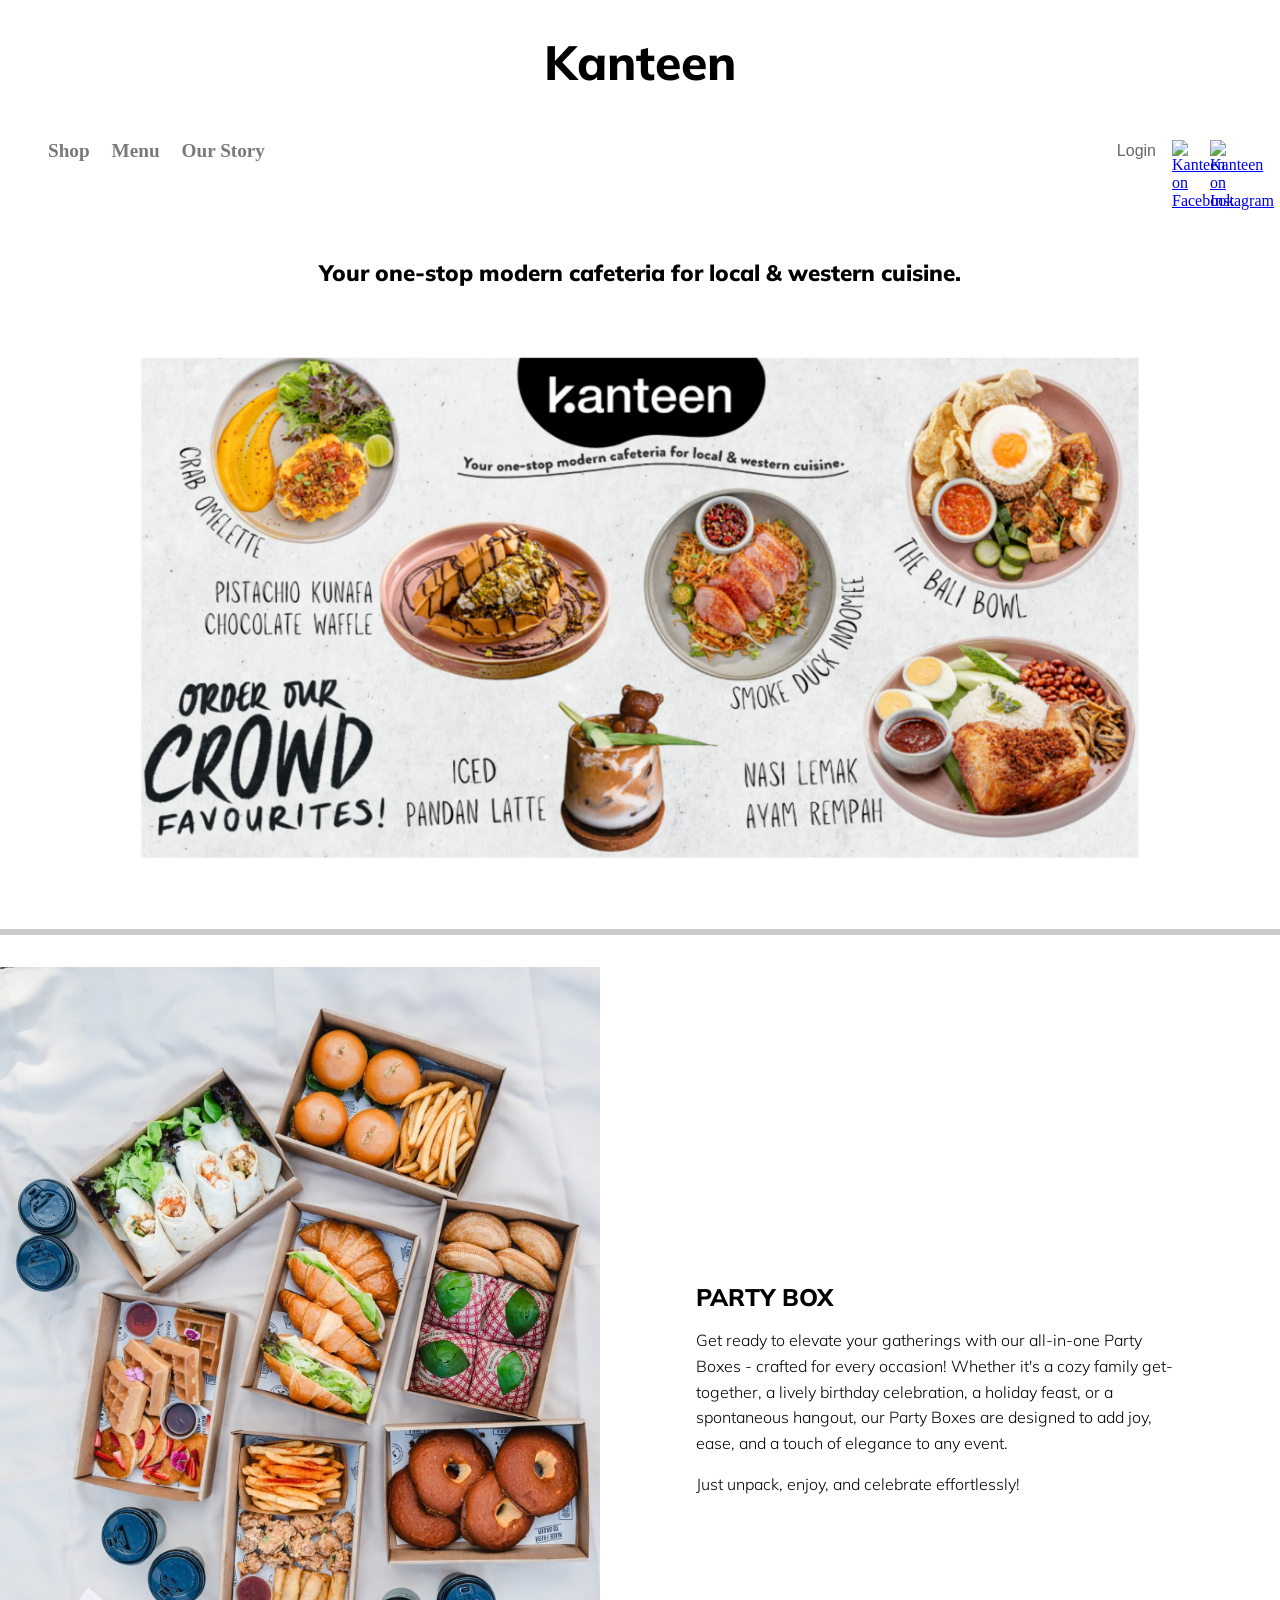
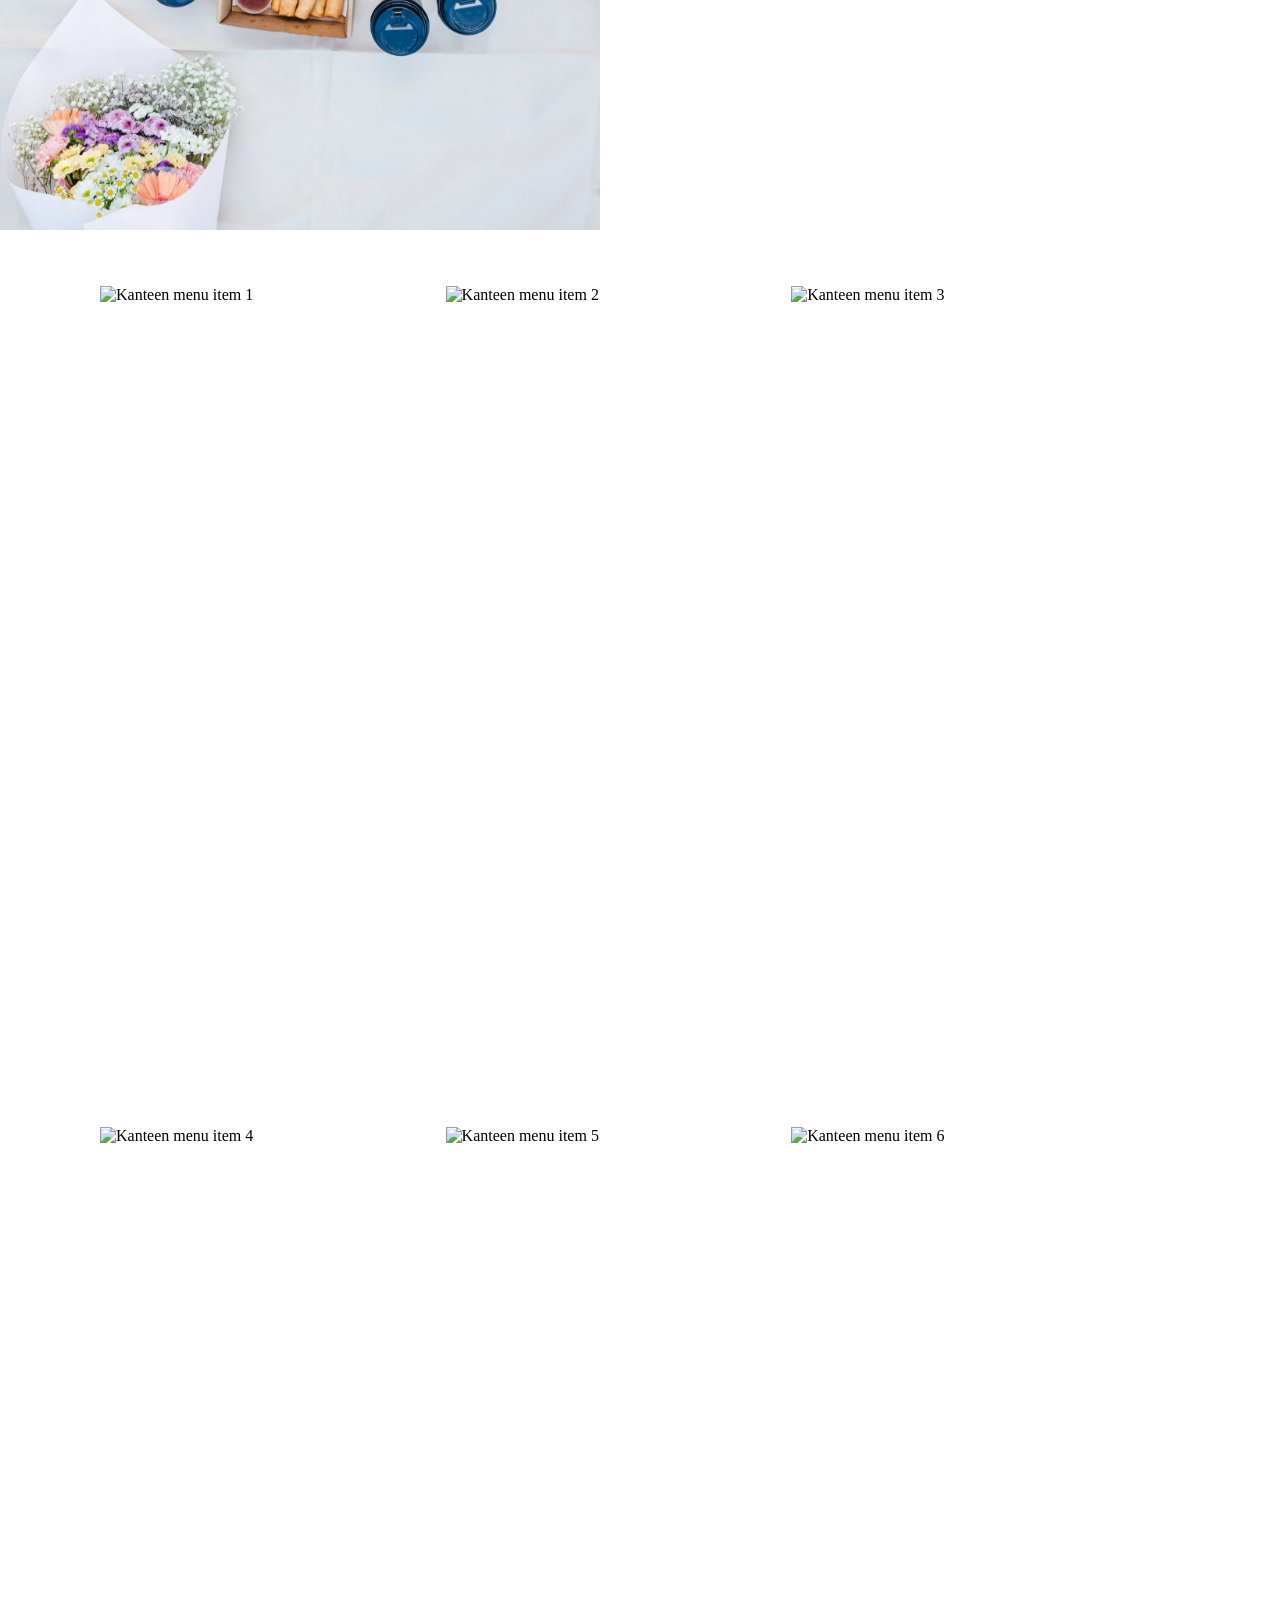
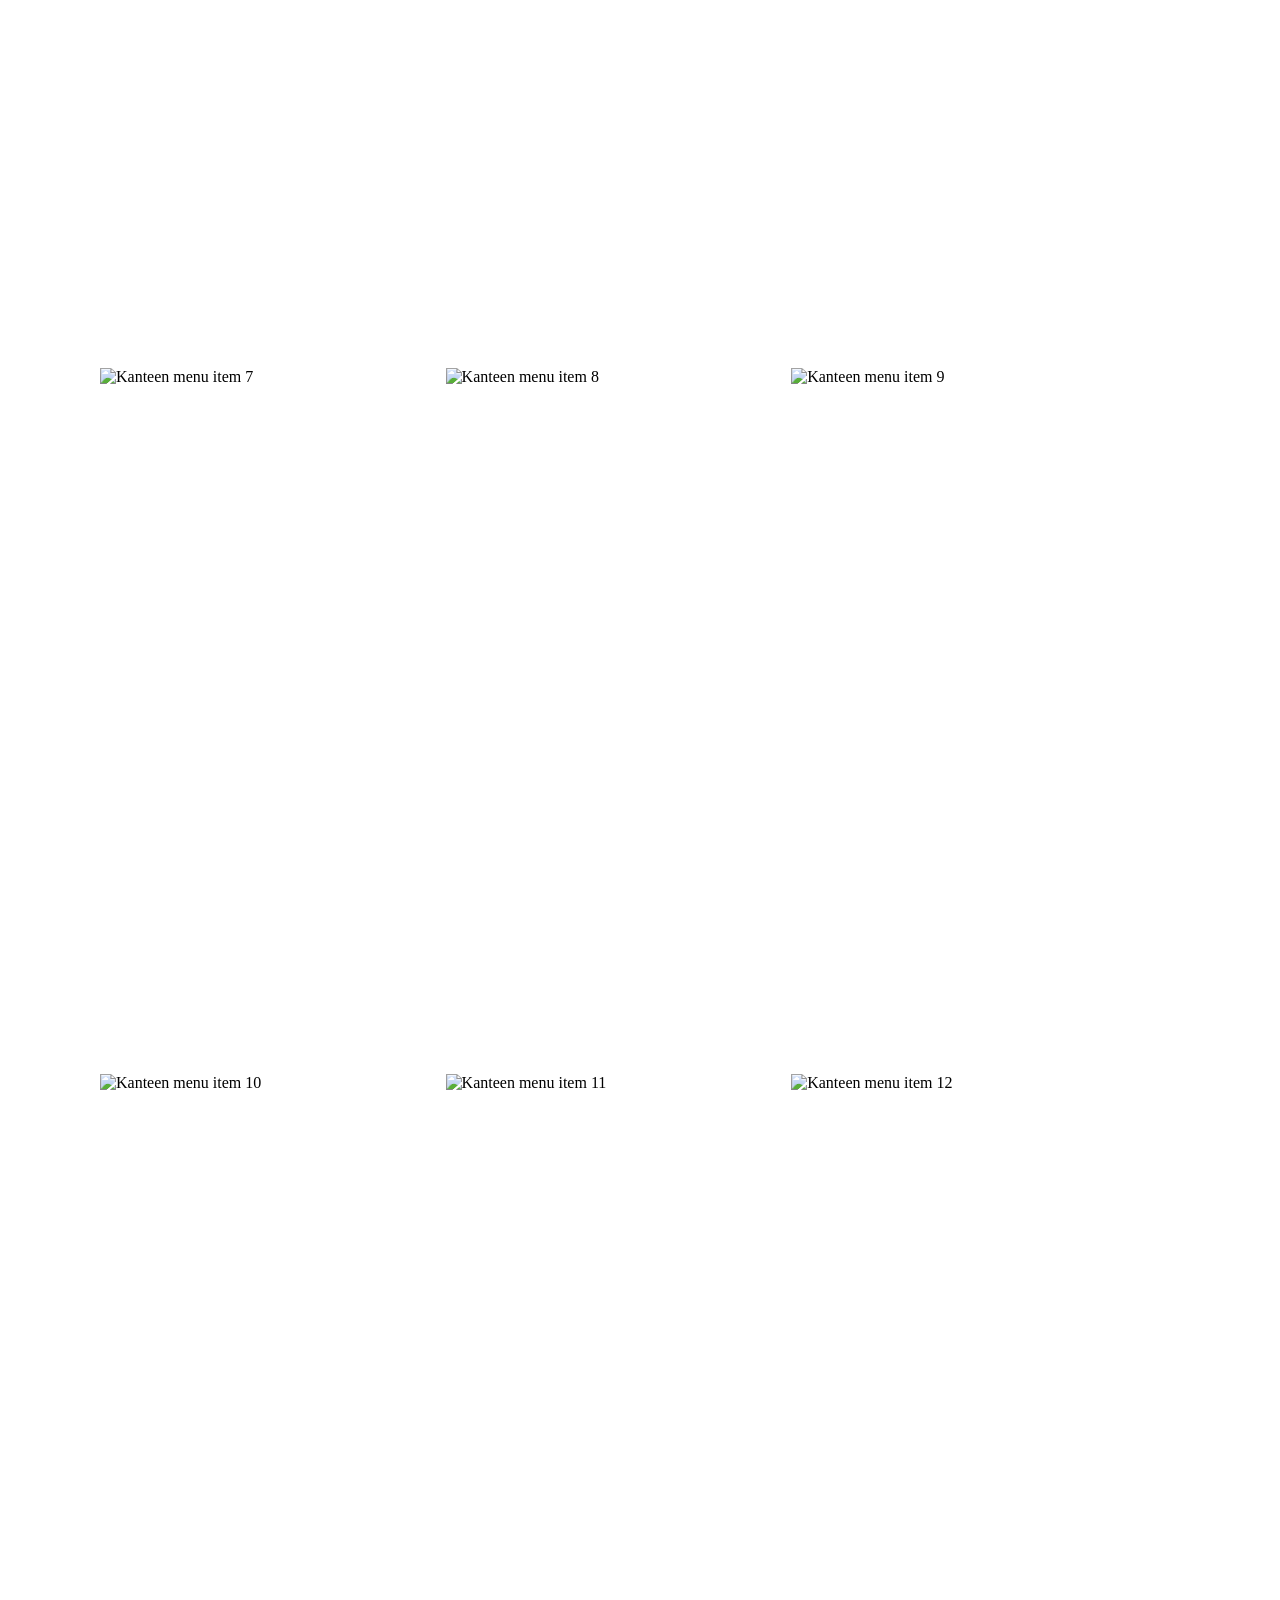
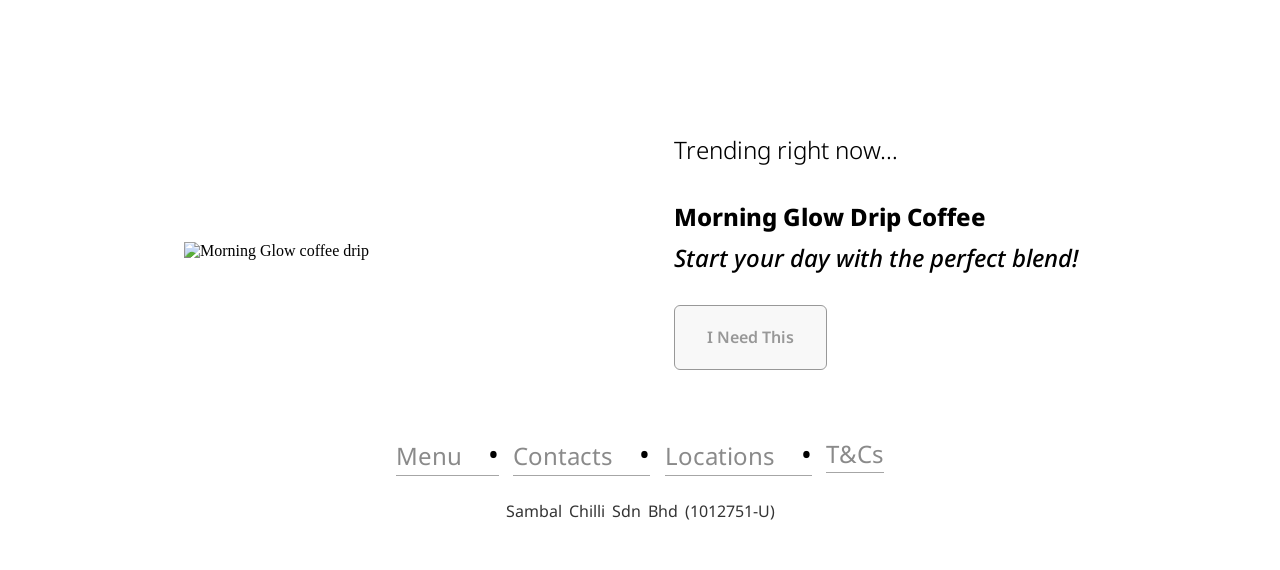
==== index.html @ 8b3ff569 "pushing my work" ====
﻿<!DOCTYPE html>
<html lang="en">

<head>
    <meta charset="UTF-8">
    <meta name="viewport" content="width=device-width, initial-scale=1.0">
    <title>Kanteen</title>
    <link rel="stylesheet" href="style.css">
    <link rel="preconnect" href="https://fonts.googleapis.com">
    <link rel="preconnect" href="https://fonts.gstatic.com" crossorigin>
    <link
        href="https://fonts.googleapis.com/css2?family=Montserrat:ital,wght@0,100..900;1,100..900&family=Mulish:ital,wght@0,200..1000;1,200..1000&family=Noto+Sans:ital,wght@0,100..900;1,100..900&display=swap"
        rel="stylesheet">
    <link rel="icon" type="image/x-icon"
        href="https://images.squarespace-cdn.com/content/v1/5e9fc9f19e41a12cfe20c6b9/1544d242-d378-4dab-b8ee-fb93e9f7305c/favicon.ico?format=100w" />
</head>

<body>
    <header role="banner" aria-label="Kanteen header">
        <h1 class="header__title">Kanteen</h1>
    </header>

    <nav role="navigation" aria-label="Primary">
        <div class="nav-list">
            <a class="nav__link" href="#shop">Shop</a>
            <a class="nav__link" href="#menu">Menu</a>
            <a class="nav__link" href="#our-story">Our Story</a>
        </div>

        <div class="nav-icons">
            <button class="nav__login" type="button">Login</button>
            <a class="social-icons__facebook" href="https://web.facebook.com/kanteenrestaurant" target="_blank"
                rel="noopener noreferrer" aria-label="Kanteen on Facebook">
                <img src="https://cdn.simpleicons.org/facebook" width="24" height="24" alt="Kanteen on Facebook">
            </a>
            <a class="social-icons__instagram" href="https://www.instagram.com/kanteen_/?hl=en" target="_blank"
                rel="noopener noreferrer" aria-label="Kanteen on Instagram">
                <img src="https://cdn.simpleicons.org/instagram" width="24" height="24" alt="Kanteen on Instagram">
            </a>
        </div>
    </nav>

    <main>
        <section id="our-story" class="intro-section">
            <p>Your one-stop modern cafeteria for local & western cuisine.</p>
        </section>

        <div>
            <img class="intro-section__banner" src="/images/Banner+(11).webp" decoding="async"
                alt="Kanteen restaurant banner featuring modern cafeteria setting with local and western cuisine offerings, welcoming atmosphere">
        </div>

        <hr class="section-divider">

        <section id="shop" class="party-box" aria-labelledby="party-title">
            <div class="party-box__image">
                <img class="party-box__img" src="/images/partybox.webp" loading="lazy" decoding="async"
                    alt="Party box with assorted sandwiches, fries and sweets" />
            </div>

            <div class="party-box__text">
                <h2 id="party-title"><span class="party-box__title">PARTY BOX</span></h2>
                <p>Get ready to elevate your gatherings with our all-in-one Party Boxes - crafted for every occasion!
                    Whether it's a cozy family get-together, a lively birthday celebration, a holiday feast, or a
                    spontaneous hangout, our Party Boxes are designed to add joy, ease, and a touch of elegance to any
                    event.</p>
                <p>Just unpack, enjoy, and celebrate effortlessly!</p>
            </div>
        </section>

        <div id="menu" class="image_section">


            <img class="images deco_image1" loading="lazy" decoding="async"
                src="https://images.squarespace-cdn.com/content/v1/5e9fc9f19e41a12cfe20c6b9/ccb01068-5259-4d8f-b803-af3a5db7de42/R6C27364.jpg?format=750w"
                alt="Kanteen menu item 1">

            <img class="images deco_image2" loading="lazy" decoding="async"
                src="https://images.squarespace-cdn.com/content/v1/5e9fc9f19e41a12cfe20c6b9/bfeebedd-bbe8-4de0-8d9b-a6db916e9367/R6C22391.jpg?format=750w"
                alt="Kanteen menu item 2">

            <img class="images deco_image3" loading="lazy" decoding="async"
                src="https://images.squarespace-cdn.com/content/v1/5e9fc9f19e41a12cfe20c6b9/4da437c5-318b-4db2-810d-82181b2fb5e6/nasi+lemak+w+coffee.jpg?format=750w"
                alt="Kanteen menu item 3">

            <img class="images deco_image4" loading="lazy" decoding="async"
                src="https://images.squarespace-cdn.com/content/v1/5e9fc9f19e41a12cfe20c6b9/241d5faf-6d75-4bf1-83b5-4701065c69d3/IMG_4474.jpg?format=750w"
                alt="Kanteen menu item 4">

            <img class="images deco_image5" loading="lazy" decoding="async"
                src="https://images.squarespace-cdn.com/content/v1/5e9fc9f19e41a12cfe20c6b9/413bde70-f8dd-4c54-9656-dddc99954c1f/R6C22270.jpg?format=750w"
                alt="Kanteen menu item 5">

            <img class="images deco_image6" loading="lazy" decoding="async"
                src="https://images.squarespace-cdn.com/content/v1/5e9fc9f19e41a12cfe20c6b9/639c82e7-0000-441f-b256-df45fbf88e52/WhatsApp+Image+2024-08-02+at+22.41.49.jpeg?format=750w"
                alt="Kanteen menu item 6">

            <img class="images deco_image7" loading="lazy" decoding="async"
                src="https://images.squarespace-cdn.com/content/v1/5e9fc9f19e41a12cfe20c6b9/005d6673-2d7a-4095-8169-f7337f41b441/DSC01104.jpg?format=750w"
                alt="Kanteen menu item 7">

            <img class="images deco_image8" loading="lazy" decoding="async"
                src="https://images.squarespace-cdn.com/content/v1/5e9fc9f19e41a12cfe20c6b9/f1a26bc2-2421-4c7f-9b6d-1dda1c61d322/WhatsApp+Image+2025-06-30+at+23.16.02.jpeg?format=750w"
                alt="Kanteen menu item 8">

            <img class="images deco_image9" loading="lazy" decoding="async"
                src="https://images.squarespace-cdn.com/content/v1/5e9fc9f19e41a12cfe20c6b9/f9b9645c-ce97-4569-9c93-5e401d47ba56/IMG_4468.jpg?format=750w"
                alt="Kanteen menu item 9">

            <img class="images deco_image10" loading="lazy" decoding="async"
                src="https://images.squarespace-cdn.com/content/v1/5e9fc9f19e41a12cfe20c6b9/ed5115fd-9ffd-47d1-aad1-547e210a923e/R6C27645.jpg?format=750w"
                alt="Kanteen menu item 10">

            <img class="images deco_image11" loading="lazy" decoding="async"
                src="https://images.squarespace-cdn.com/content/v1/5e9fc9f19e41a12cfe20c6b9/1751296772793-DZ27JKFJJ4T0COHLBCPU/R6C27544.jpg?format=750w"
                alt="Kanteen menu item 11">

            <img class="images deco_image12" loading="lazy" decoding="async"
                src="https://images.squarespace-cdn.com/content/v1/5e9fc9f19e41a12cfe20c6b9/1587807306909-8SMFEK7G8B6ZZ10OULAE/93409441_590066558265572_6329235730631491584_o.jpg?format=750w"
                alt="Kanteen menu item 12">

        </div>
    </main>


    <aside class="drip_section">

        <img src="https://images.squarespace-cdn.com/content/v1/5e9fc9f19e41a12cfe20c6b9/1694674624201-W16221AR8DT1FM1595XF/Untitled+%28240+%C3%97+400+px%29+%281%29.png"
            loading="lazy" decoding="async"
            alt="Morning Glow coffee drip" class="drip__coffe__image">

        <div class="drip__coffe__text">
            <p class="drip__headline">Trending right now…</p>
            <p class="drip__title">Morning Glow Drip Coffee</p>
            <p class="drip__tagline"><i>Start your day with the perfect blend!</i></p>
            <button class="need__this__button">I Need This</button>
        </div>
    </aside>
    <footer class="footer__links">
        <a href="#" class="sub footer__links__menu">Menu</a>
        <a href="#" class="sub footer__links__contacts">Contacts</a>
        <a href="#" class="sub footer__links__locations">Locations</a>
        <a href="#" class="sub footer__links__tcs">T&Cs</a>
    </footer>
    <div class="company"><p class="company__registration__text">Sambal Chilli Sdn Bhd (1012751-U)</p></div>
</body>

</html>
---- style.css ----
﻿*{
    padding: 0;
    margin: 0;
    box-sizing: border-box;
}

.header__title{
    font-family: "Mulish", sans-serif;
    font-optical-sizing: auto;
    font-weight: 800;
    font-style: normal;
    padding-top: 2rem;
    padding-bottom: 1rem;
    font-size: 3em;
    display: flex;
    justify-content: center;
    align-items: center;
}

nav{
    display: flex;
    justify-content: space-between;
    align-items: center;
    gap: 1rem;
    padding: 2rem 3rem;
}

.nav-list{
    display: flex;
    flex-wrap: wrap;
    gap: 22px;  
}

.nav__link{
    text-decoration: none;
    font-weight: 800;
    color: rgba(35, 36, 33, 0.609);
    font-size: 1.2em;
    cursor: pointer;
   
}
a:hover{
    color: rgba(13, 22, 29, 0.572);
}

a:active{
    color: rgb(229, 141, 41);
}

.nav-icons{
    display: flex;
    justify-content: flex-end;
    align-items: center;
    gap: 1rem;
}

.nav__login{
    font-weight: 300;
    color: rgba(0, 0, 0, 0.609);
    background: none;
    border: none;
    cursor: pointer;
    font-size: 1rem;
    padding: 0;
}

.social-icons__facebook,
.social-icons__instagram{
    width: 22px;
    height: 22px;
    display: inline-block;
}

.intro-section{
    display: flex;
    justify-content: center;
    align-items: center;
    font-family: "Mulish", sans-serif;
    font-optical-sizing: auto;
    font-weight: 850;
    font-style: normal;
    padding: 1rem 2rem;
    margin-top: 3rem;
    font-size: 1.4rem;
}

.intro-section__banner{
    width: 90%;
    max-width: 1200px;
    height: auto;
    display: block;
    margin: 1rem auto;
}

.section-divider{
    border: none;
    height: 6px;
    background-color: #ccc;
    width: 100%;
    margin: 2rem auto;
}

.party-box{
    display: grid;
    grid-template-columns: 1fr 1fr;
    align-items: center;
    justify-content: center;
    max-width: 1200px;
}

.party-box__image{
    width: 100%;
}

.party-box__img{
    width: 100%;
    height: auto;
    display: block;
}

.party-box__text{
    font-family: "Mulish", sans-serif;
    font-weight: 800;
    font-style: normal;
    width: 100%;
    padding-left: 6rem;
}

.party-box__text h2{
    font-weight: 800;
    margin-bottom: 1rem;
}

.party-box__text p{
    max-width: 48ch;
    line-height: 1.6;
    font-weight: 300;
    margin-bottom: 1rem;
}

@media (max-width: 800px) {
    nav{
        padding: 1.25rem 1rem;
        flex-direction: column;
        align-items: flex-start;
    }

    .nav-icons{
        justify-content: flex-start;
    }

    .intro-section{
        padding: 1rem;
        text-align: center;
        margin-top: 2rem;
        font-size: 1.15rem;
    }

    .intro-section__banner{
        width: 100%;
        margin: 1rem 0;
    }

    .party-box{
        grid-template-columns: 1fr;
        padding: 1rem;
        gap: 1.5rem;
    }

    .party-box__image,
    .party-box__text{
        width: 100%;
    }
    .party-box__text{
        padding-left: 0;
        text-align: center;
    }
}
/* default image size */


.images{
    height: 70vh;
    width: 100%;
    margin: 28px;
}
.image_section{
    display: grid;
    grid-template-columns: 1fr 1fr 1fr;
    justify-content: center;
    align-content: center; 
    gap: 20px;
    max-width:90vw;
    padding-left: 4.5rem;
    width: 100%;
}

.deco_image1 , .deco_image2 , .deco_image3{
    margin-top: 3.5rem;
}

.deco_image1 , .deco_image2 , .deco_image4 , .deco_image5{
    height: 85vh;
}

.deco_image3{
    height: 68vh;
    width: 26vw;
    margin-bottom: 2px;
}

@media (max-width: 1080px) {
    .image_section{
        display: flex;
        flex-wrap: wrap;
        flex-direction: column;
        align-items: center;
        padding-left: 0;
        width: 100%;
    }

    .images{
        width: 100%;
        height: auto;
        margin: 28px 0;
    }
}


.drip__coffe__text, .need__this__button, .sub{
  font-family: "Noto Sans", sans-serif;
  font-optical-sizing: auto;
  font-style: normal;
  font-variation-settings:
    "wdth" 100;
}

.drip_section{
    display: grid;
    grid-template-columns: 1fr 1fr;
    justify-items: center;
    align-items: center;

}
.drip__coffe__image{
    width: 60%;
    margin-left: 7em;
    
}

.drip__coffe__text{
    line-height: 1.5em;
    margin-right: 7em;
    font-weight: 800;
    font-size:x-large;
    
}
.drip__headline{
    font-weight:320;
    margin-bottom:1.3em;
}
.drip__tagline{
     font-weight:500;
}
.drip__title{
    margin-bottom: .2em;
}
.line_break{
    display: block;
    line-height: 3em;
}

@media (max-width: 1080px) {
.drip_section{
    display: grid;
    grid-template-columns: 1fr;
    justify-items: center;
    align-items: center;}

.drip__coffe__text{
    margin-top: 1.5em;
    margin-right: 0;
    padding: 0 1.5rem;
    text-align: center;
}
.drip__coffe__image{
    margin-left: 0;
}
}
.need__this__button{
    padding: 1.3em;
    border: 1px solid black;
    margin-top: 1.8em;
    padding-left: 2em;
    padding-right: 2em;
    font-size: medium;
    opacity: 40%;
    font-weight: 600;
    cursor:pointer;
    border-radius: 6px;
}
.footer__links{

    display: flex;
    justify-content:center;
    align-items: center;
    gap: .9em;
    margin-top: 4em;
    flex-wrap: wrap;
}
.sub{
    text-decoration: none;
    font-family: "Noto Sans", sans-serif;
    font-optical-sizing: auto;
    font-style: normal;
    font-variation-settings: "wdth" 100;
    color: rgba(0, 0, 0, 0.46);
    font-size: x-large;
    border-bottom: 1px solid rgba(0, 0, 0, 0.35);
    padding-bottom: 2px;
    font-weight: 400;
    margin-bottom: 0;
}
.footer__links .sub:not(:last-child)::after{
    content: "•";
    color: #000;
    font-size: 1.2em;
    margin-left: 0.9em;
}
.company__registration__text{
    text-align: center;
    margin: 1.5rem 0 2.5rem;
    font-family: "Noto Sans", sans-serif;
    font-size: 1rem;
    color: rgba(0, 0, 0, 0.8);
    word-spacing: 3px;
    margin-bottom: 3em;
    font-weight: 400;
}
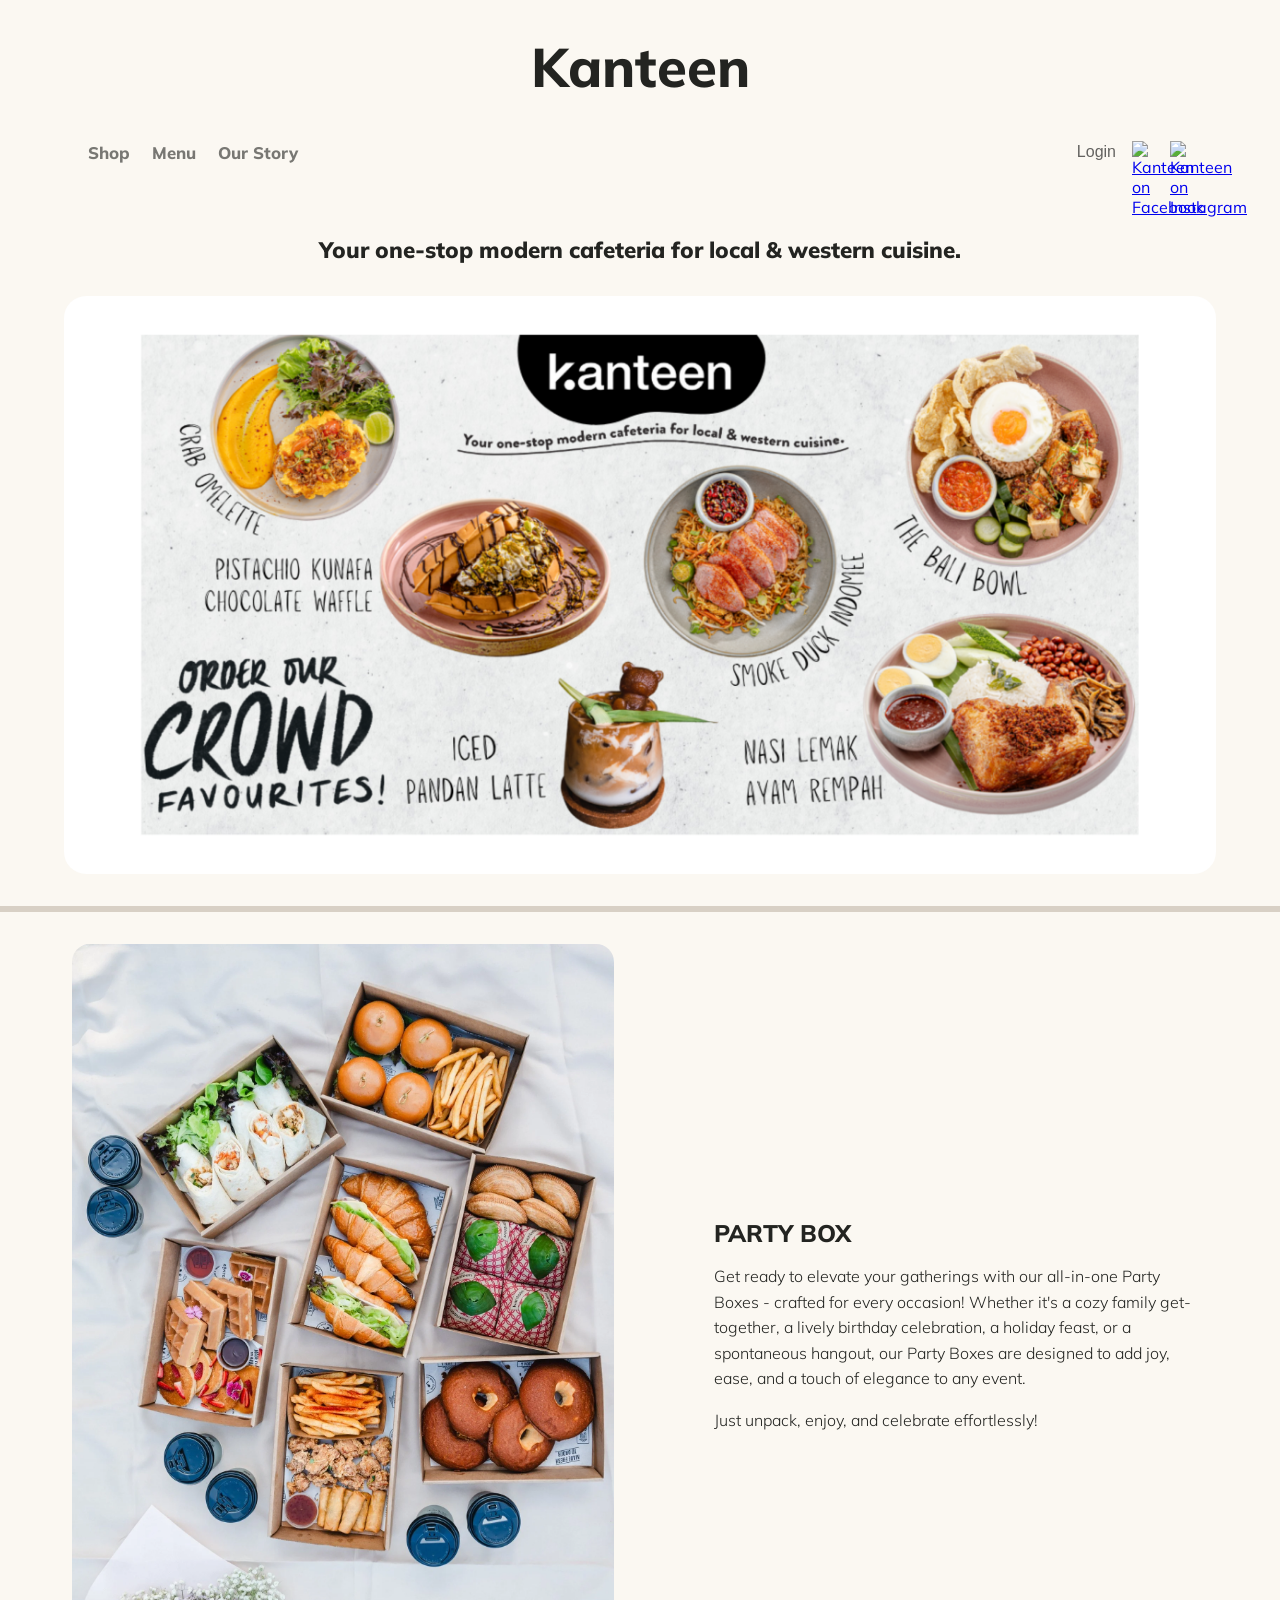
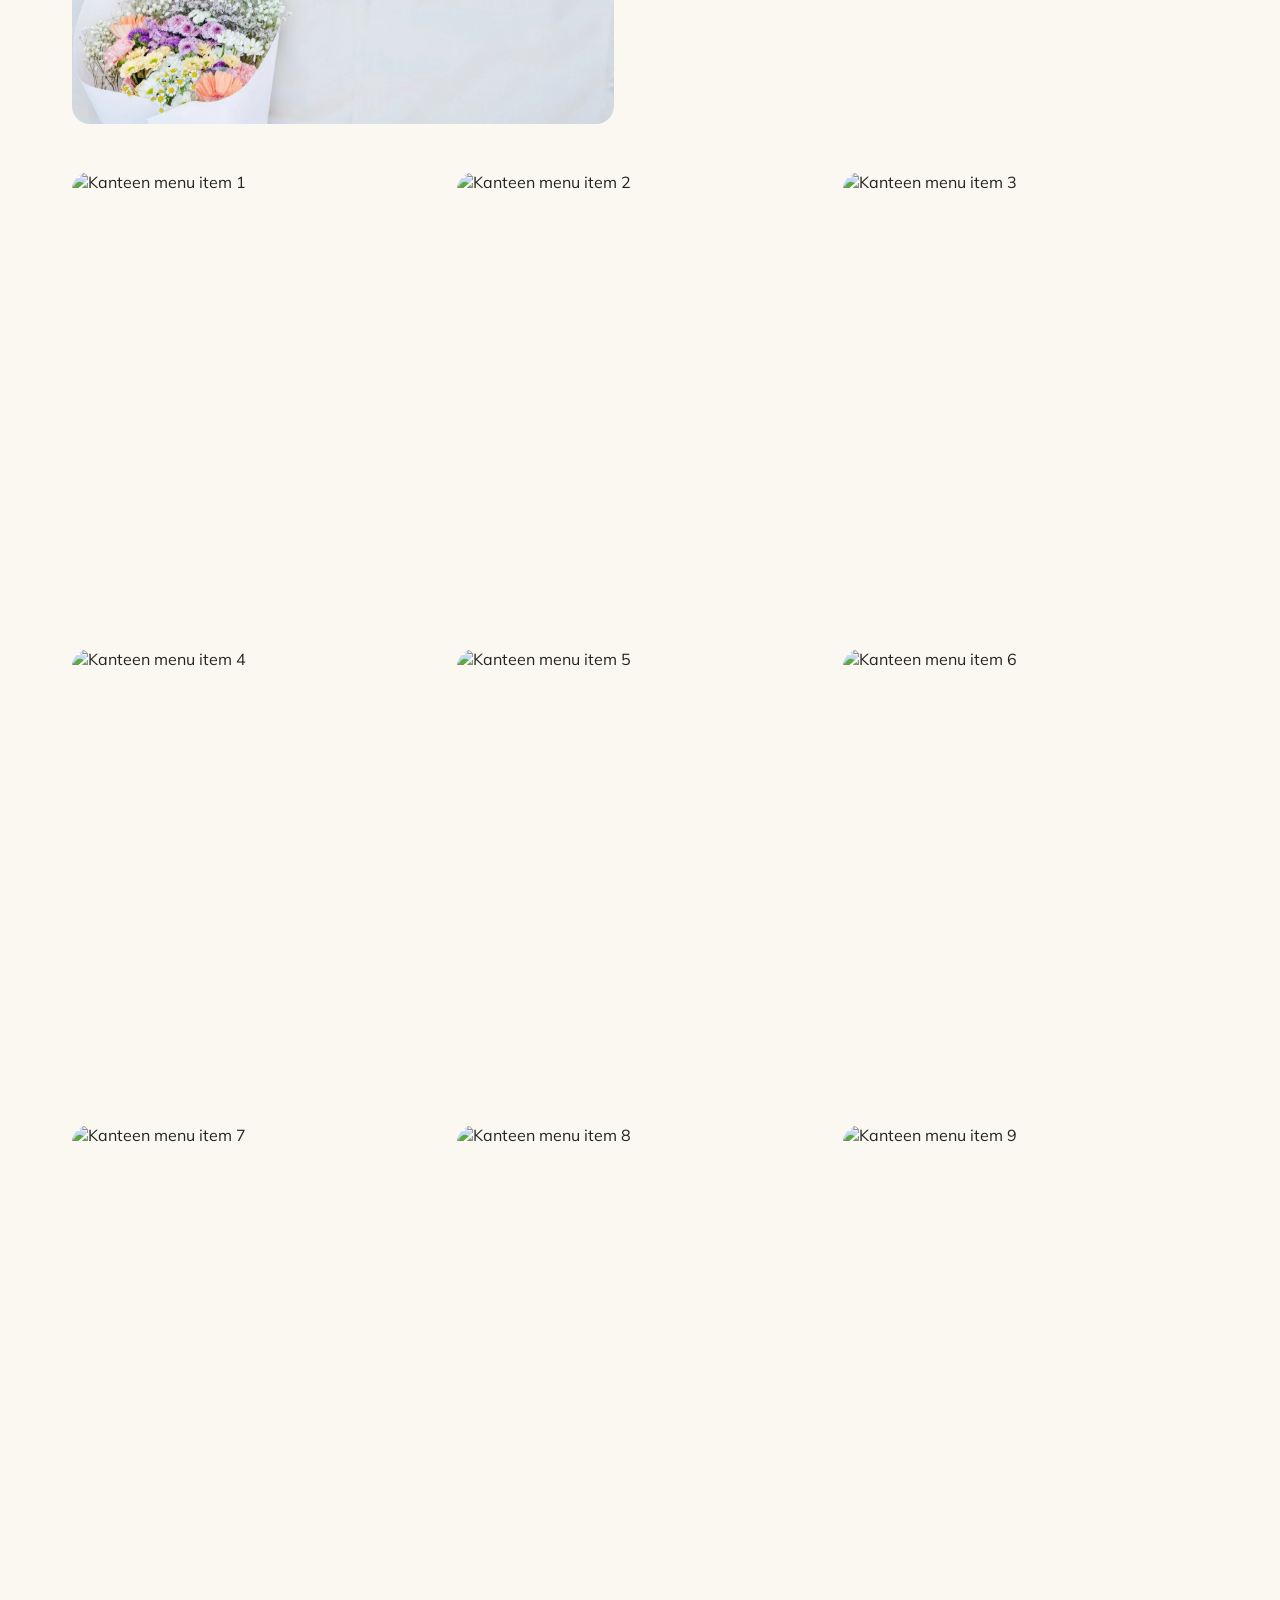
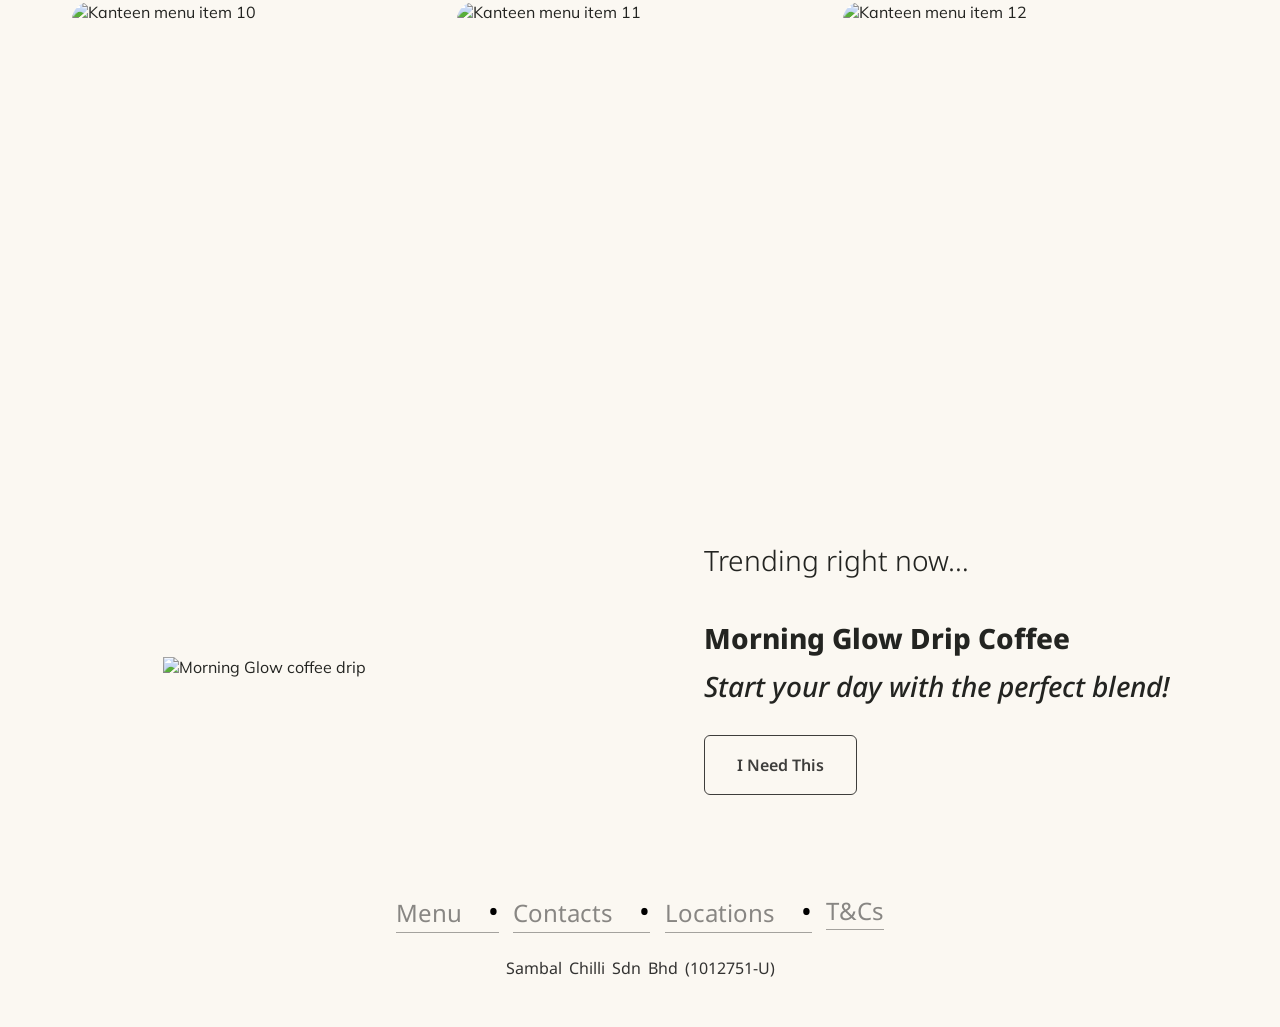
==== commit d5dbd84f: "better responsiveness" ====
--- a/index.html
+++ b/index.html
@@ -46,7 +46,7 @@
         </section>
 
         <div>
-            <img class="intro-section__banner" src="/images/Banner+(11).webp" decoding="async"
+            <img class="intro-section__banner" src="images/Banner+(11).webp" decoding="async"
                 alt="Kanteen restaurant banner featuring modern cafeteria setting with local and western cuisine offerings, welcoming atmosphere">
         </div>
 
@@ -54,7 +54,7 @@
 
         <section id="shop" class="party-box" aria-labelledby="party-title">
             <div class="party-box__image">
-                <img class="party-box__img" src="/images/partybox.webp" loading="lazy" decoding="async"
+                <img class="party-box__img" src="images/partybox.webp" loading="lazy" decoding="async"
                     alt="Party box with assorted sandwiches, fries and sweets" />
             </div>
 
--- a/style.css
+++ b/style.css
@@ -1,20 +1,31 @@
-﻿*{
+*{
     padding: 0;
     margin: 0;
     box-sizing: border-box;
 }
 
+html{
+    scroll-behavior: smooth;
+}
+
+body{
+    font-family: "Mulish", sans-serif;
+    color: #232421;
+    background: #fbf8f2;
+    overflow-x: hidden;
+}
+
 .header__title{
     font-family: "Mulish", sans-serif;
     font-optical-sizing: auto;
     font-weight: 800;
     font-style: normal;
-    padding-top: 2rem;
-    padding-bottom: 1rem;
-    font-size: 3em;
+    padding: 2rem 1rem 1rem;
+    font-size: clamp(2.2rem, 5vw, 3.4rem);
     display: flex;
     justify-content: center;
     align-items: center;
+    text-align: center;
 }
 
 nav{
@@ -22,23 +33,25 @@
     justify-content: space-between;
     align-items: center;
     gap: 1rem;
-    padding: 2rem 3rem;
+    padding: 1.5rem clamp(1rem, 4vw, 3rem);
+    width: min(100%, 1200px);
+    margin: 0 auto;
 }
 
 .nav-list{
     display: flex;
     flex-wrap: wrap;
-    gap: 22px;  
+    gap: 1rem 1.375rem;
 }
 
 .nav__link{
     text-decoration: none;
     font-weight: 800;
     color: rgba(35, 36, 33, 0.609);
-    font-size: 1.2em;
+    font-size: 1.05rem;
     cursor: pointer;
-   
-}
+}
+
 a:hover{
     color: rgba(13, 22, 29, 0.572);
 }
@@ -52,6 +65,7 @@
     justify-content: flex-end;
     align-items: center;
     gap: 1rem;
+    flex-wrap: wrap;
 }
 
 .nav__login{
@@ -80,32 +94,36 @@
     font-weight: 850;
     font-style: normal;
     padding: 1rem 2rem;
-    margin-top: 3rem;
-    font-size: 1.4rem;
+    margin-top: 2rem;
+    font-size: clamp(1.1rem, 2vw, 1.4rem);
+    text-align: center;
 }
 
 .intro-section__banner{
-    width: 90%;
-    max-width: 1200px;
+    width: min(90%, 1200px);
     height: auto;
     display: block;
     margin: 1rem auto;
+    border-radius: 22px;
 }
 
 .section-divider{
     border: none;
     height: 6px;
-    background-color: #ccc;
+    background-color: #d8d0c5;
     width: 100%;
     margin: 2rem auto;
 }
 
 .party-box{
     display: grid;
-    grid-template-columns: 1fr 1fr;
+    grid-template-columns: minmax(0, 1fr) minmax(0, 1fr);
     align-items: center;
     justify-content: center;
-    max-width: 1200px;
+    gap: clamp(1.5rem, 4vw, 4rem);
+    width: min(100%, 1200px);
+    margin: 0 auto;
+    padding: 0 clamp(1rem, 4vw, 2rem);
 }
 
 .party-box__image{
@@ -116,6 +134,7 @@
     width: 100%;
     height: auto;
     display: block;
+    border-radius: 18px;
 }
 
 .party-box__text{
@@ -123,7 +142,7 @@
     font-weight: 800;
     font-style: normal;
     width: 100%;
-    padding-left: 6rem;
+    padding-left: clamp(0rem, 4vw, 3rem);
 }
 
 .party-box__text h2{
@@ -138,203 +157,200 @@
     margin-bottom: 1rem;
 }
 
+.image_section{
+    display: grid;
+    grid-template-columns: repeat(3, minmax(0, 1fr));
+    gap: 20px;
+    width: min(100%, 1200px);
+    margin: 0 auto;
+    padding: 3rem clamp(1rem, 4vw, 2rem);
+}
+
+.images{
+    width: 100%;
+    height: 100%;
+    display: block;
+    margin: 0;
+    object-fit: cover;
+    aspect-ratio: 4 / 5;
+    border-radius: 18px;
+}
+
+.drip__coffe__text,
+.need__this__button,
+.sub{
+    font-family: "Noto Sans", sans-serif;
+    font-optical-sizing: auto;
+    font-style: normal;
+    font-variation-settings: "wdth" 100;
+}
+
+.drip_section{
+    display: grid;
+    grid-template-columns: minmax(0, 1fr) minmax(0, 1fr);
+    justify-items: center;
+    align-items: center;
+    gap: clamp(1.5rem, 4vw, 4rem);
+    width: min(100%, 1200px);
+    margin: 0 auto;
+    padding: 2rem clamp(1rem, 4vw, 2rem);
+}
+
+.drip__coffe__image{
+    width: min(100%, 360px);
+    margin-left: 0;
+}
+
+.drip__coffe__text{
+    line-height: 1.5;
+    margin-right: 0;
+    font-weight: 800;
+    font-size: clamp(1.2rem, 2.8vw, 1.75rem);
+}
+
+.drip__headline{
+    font-weight: 320;
+    margin-bottom: 1.3em;
+}
+
+.drip__tagline{
+    font-weight: 500;
+}
+
+.drip__title{
+    margin-bottom: 0.2em;
+}
+
+.line_break{
+    display: block;
+    line-height: 3em;
+}
+
+.need__this__button{
+    padding: 1.1em 2em;
+    border: 1px solid black;
+    margin-top: 1.8em;
+    font-size: medium;
+    opacity: 0.75;
+    font-weight: 600;
+    cursor: pointer;
+    border-radius: 6px;
+    background: transparent;
+}
+
+.footer__links{
+    display: flex;
+    justify-content: center;
+    align-items: center;
+    gap: 0.9em;
+    margin-top: 4em;
+    flex-wrap: wrap;
+    padding: 0 1rem;
+}
+
+.sub{
+    text-decoration: none;
+    color: rgba(0, 0, 0, 0.46);
+    font-size: clamp(1.05rem, 2vw, 1.5rem);
+    border-bottom: 1px solid rgba(0, 0, 0, 0.35);
+    padding-bottom: 2px;
+    font-weight: 400;
+    margin-bottom: 0;
+}
+
+.footer__links .sub:not(:last-child)::after{
+    content: "\2022";
+    color: #000;
+    font-size: 1.2em;
+    margin-left: 0.9em;
+}
+
+.company__registration__text{
+    text-align: center;
+    margin: 1.5rem 0 3em;
+    padding: 0 1rem;
+    font-family: "Noto Sans", sans-serif;
+    font-size: 1rem;
+    color: rgba(0, 0, 0, 0.8);
+    word-spacing: 3px;
+    font-weight: 400;
+}
+
+@media (max-width: 960px) {
+    .image_section{
+        grid-template-columns: repeat(2, minmax(0, 1fr));
+    }
+
+    .drip_section{
+        grid-template-columns: 1fr;
+    }
+
+    .drip__coffe__text{
+        margin-top: 1rem;
+        text-align: center;
+    }
+}
+
 @media (max-width: 800px) {
     nav{
         padding: 1.25rem 1rem;
         flex-direction: column;
-        align-items: flex-start;
-    }
-
+        align-items: center;
+        text-align: center;
+    }
+
+    .nav-list,
     .nav-icons{
-        justify-content: flex-start;
+        justify-content: center;
     }
 
     .intro-section{
         padding: 1rem;
-        text-align: center;
-        margin-top: 2rem;
-        font-size: 1.15rem;
+        margin-top: 1.5rem;
     }
 
     .intro-section__banner{
-        width: 100%;
-        margin: 1rem 0;
+        width: calc(100% - 2rem);
     }
 
     .party-box{
         grid-template-columns: 1fr;
-        padding: 1rem;
-        gap: 1.5rem;
-    }
-
-    .party-box__image,
-    .party-box__text{
-        width: 100%;
-    }
+        padding: 0 1rem;
+    }
+
     .party-box__text{
         padding-left: 0;
         text-align: center;
     }
-}
-/* default image size */
-
-
-.images{
-    height: 70vh;
-    width: 100%;
-    margin: 28px;
-}
-.image_section{
-    display: grid;
-    grid-template-columns: 1fr 1fr 1fr;
-    justify-content: center;
-    align-content: center; 
-    gap: 20px;
-    max-width:90vw;
-    padding-left: 4.5rem;
-    width: 100%;
-}
-
-.deco_image1 , .deco_image2 , .deco_image3{
-    margin-top: 3.5rem;
-}
-
-.deco_image1 , .deco_image2 , .deco_image4 , .deco_image5{
-    height: 85vh;
-}
-
-.deco_image3{
-    height: 68vh;
-    width: 26vw;
-    margin-bottom: 2px;
-}
-
-@media (max-width: 1080px) {
+
+    .party-box__text p{
+        margin-left: auto;
+        margin-right: auto;
+    }
+}
+
+@media (max-width: 640px) {
     .image_section{
-        display: flex;
-        flex-wrap: wrap;
-        flex-direction: column;
-        align-items: center;
-        padding-left: 0;
-        width: 100%;
+        grid-template-columns: 1fr;
+        gap: 1rem;
+        padding-top: 2rem;
     }
 
     .images{
-        width: 100%;
-        height: auto;
-        margin: 28px 0;
-    }
-}
-
-
-.drip__coffe__text, .need__this__button, .sub{
-  font-family: "Noto Sans", sans-serif;
-  font-optical-sizing: auto;
-  font-style: normal;
-  font-variation-settings:
-    "wdth" 100;
-}
-
-.drip_section{
-    display: grid;
-    grid-template-columns: 1fr 1fr;
-    justify-items: center;
-    align-items: center;
-
-}
-.drip__coffe__image{
-    width: 60%;
-    margin-left: 7em;
-    
-}
-
-.drip__coffe__text{
-    line-height: 1.5em;
-    margin-right: 7em;
-    font-weight: 800;
-    font-size:x-large;
-    
-}
-.drip__headline{
-    font-weight:320;
-    margin-bottom:1.3em;
-}
-.drip__tagline{
-     font-weight:500;
-}
-.drip__title{
-    margin-bottom: .2em;
-}
-.line_break{
-    display: block;
-    line-height: 3em;
-}
-
-@media (max-width: 1080px) {
-.drip_section{
-    display: grid;
-    grid-template-columns: 1fr;
-    justify-items: center;
-    align-items: center;}
-
-.drip__coffe__text{
-    margin-top: 1.5em;
-    margin-right: 0;
-    padding: 0 1.5rem;
-    text-align: center;
-}
-.drip__coffe__image{
-    margin-left: 0;
-}
-}
-.need__this__button{
-    padding: 1.3em;
-    border: 1px solid black;
-    margin-top: 1.8em;
-    padding-left: 2em;
-    padding-right: 2em;
-    font-size: medium;
-    opacity: 40%;
-    font-weight: 600;
-    cursor:pointer;
-    border-radius: 6px;
-}
-.footer__links{
-
-    display: flex;
-    justify-content:center;
-    align-items: center;
-    gap: .9em;
-    margin-top: 4em;
-    flex-wrap: wrap;
-}
-.sub{
-    text-decoration: none;
-    font-family: "Noto Sans", sans-serif;
-    font-optical-sizing: auto;
-    font-style: normal;
-    font-variation-settings: "wdth" 100;
-    color: rgba(0, 0, 0, 0.46);
-    font-size: x-large;
-    border-bottom: 1px solid rgba(0, 0, 0, 0.35);
-    padding-bottom: 2px;
-    font-weight: 400;
-    margin-bottom: 0;
-}
-.footer__links .sub:not(:last-child)::after{
-    content: "•";
-    color: #000;
-    font-size: 1.2em;
-    margin-left: 0.9em;
-}
-.company__registration__text{
-    text-align: center;
-    margin: 1.5rem 0 2.5rem;
-    font-family: "Noto Sans", sans-serif;
-    font-size: 1rem;
-    color: rgba(0, 0, 0, 0.8);
-    word-spacing: 3px;
-    margin-bottom: 3em;
-    font-weight: 400;
-}
-
+        aspect-ratio: 16 / 10;
+    }
+
+    .footer__links{
+        gap: 0.5rem 1rem;
+    }
+
+    .footer__links .sub:not(:last-child)::after{
+        content: "";
+        margin-left: 0;
+    }
+
+    .company__registration__text{
+        font-size: 0.95rem;
+        word-spacing: normal;
+    }
+}
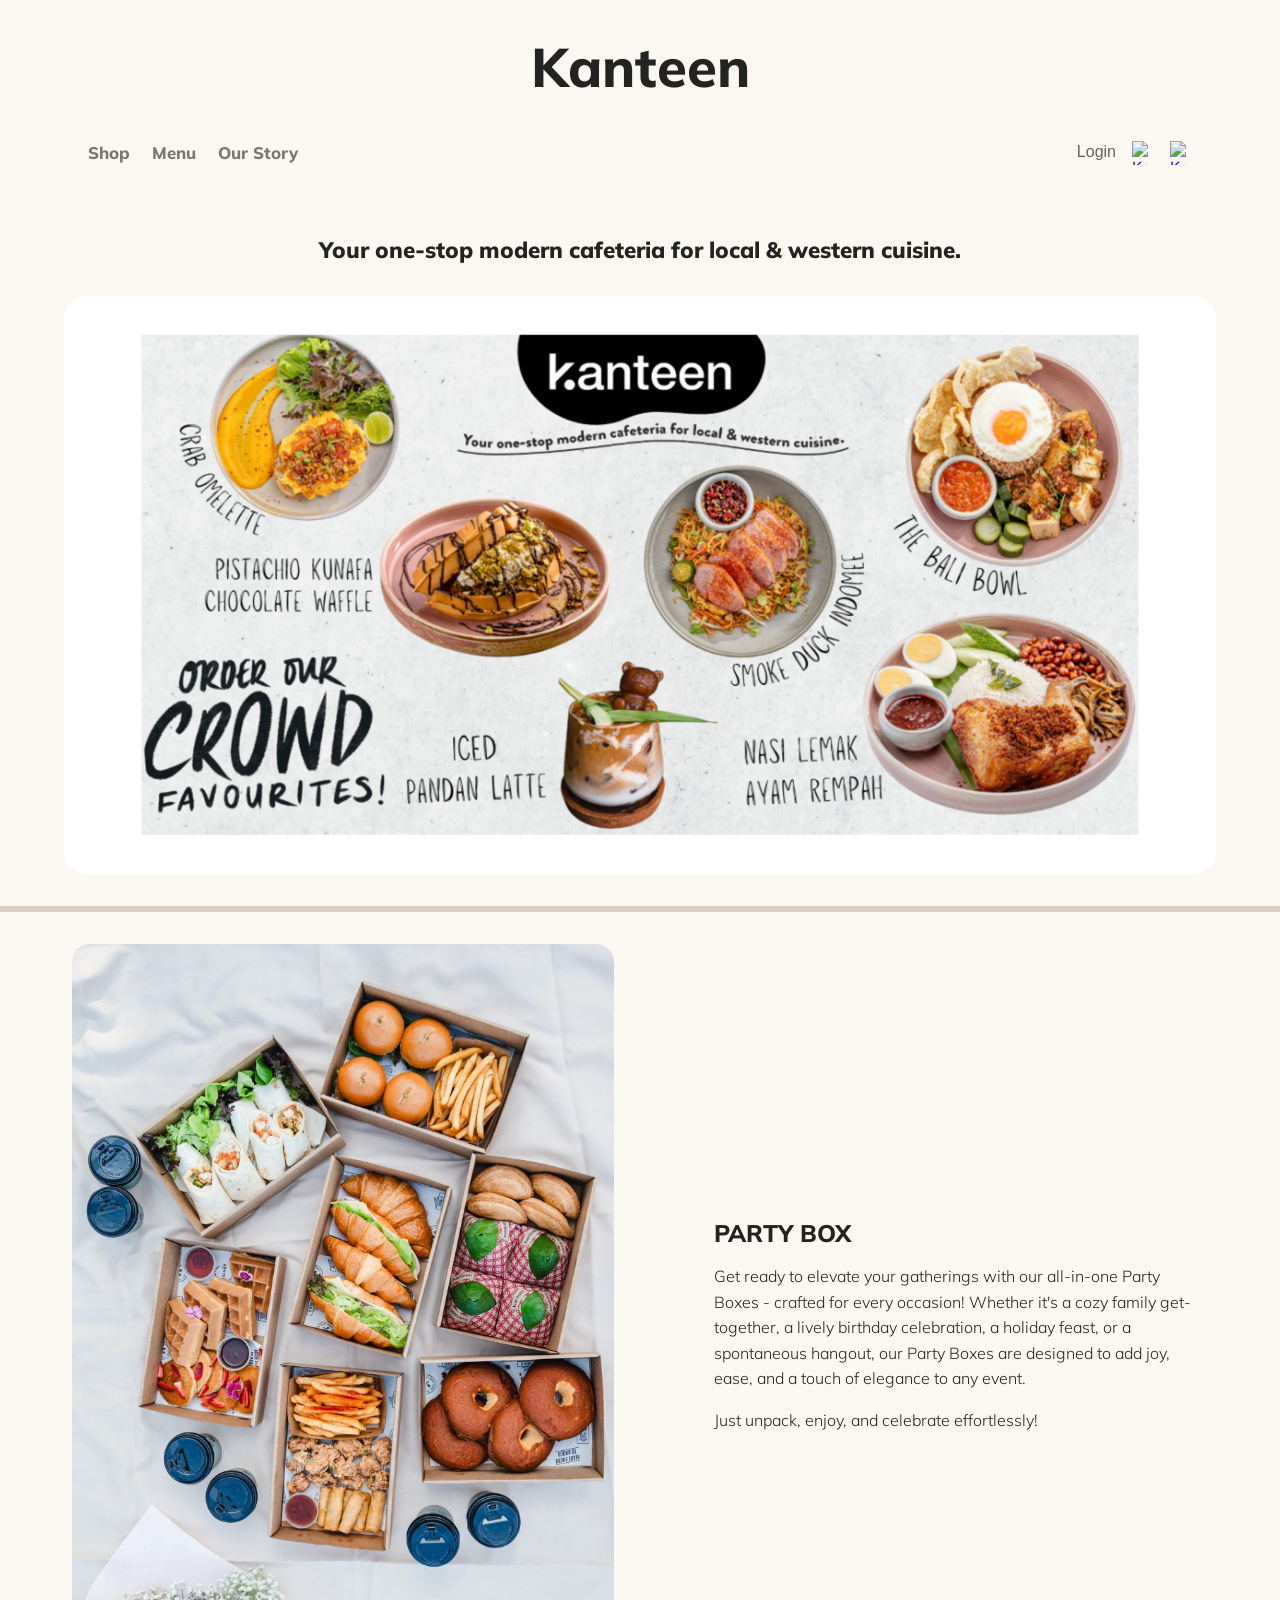
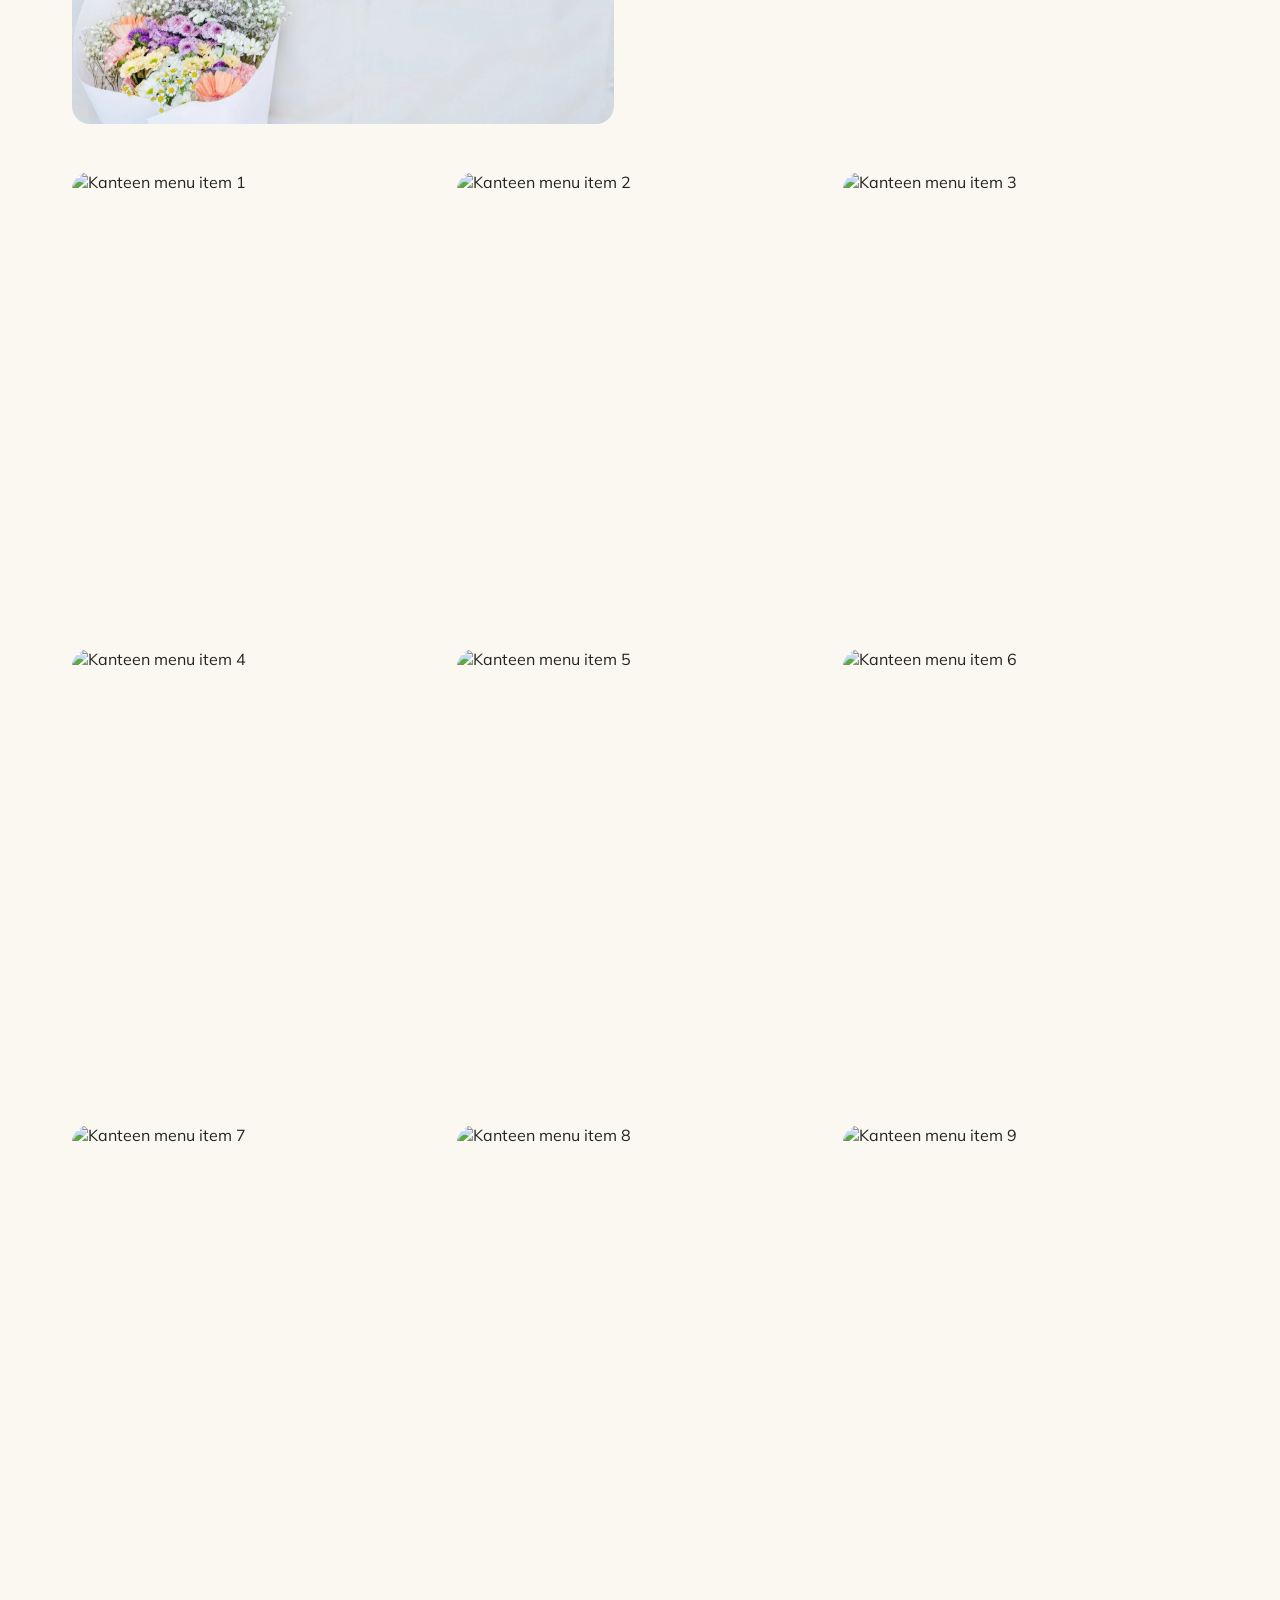
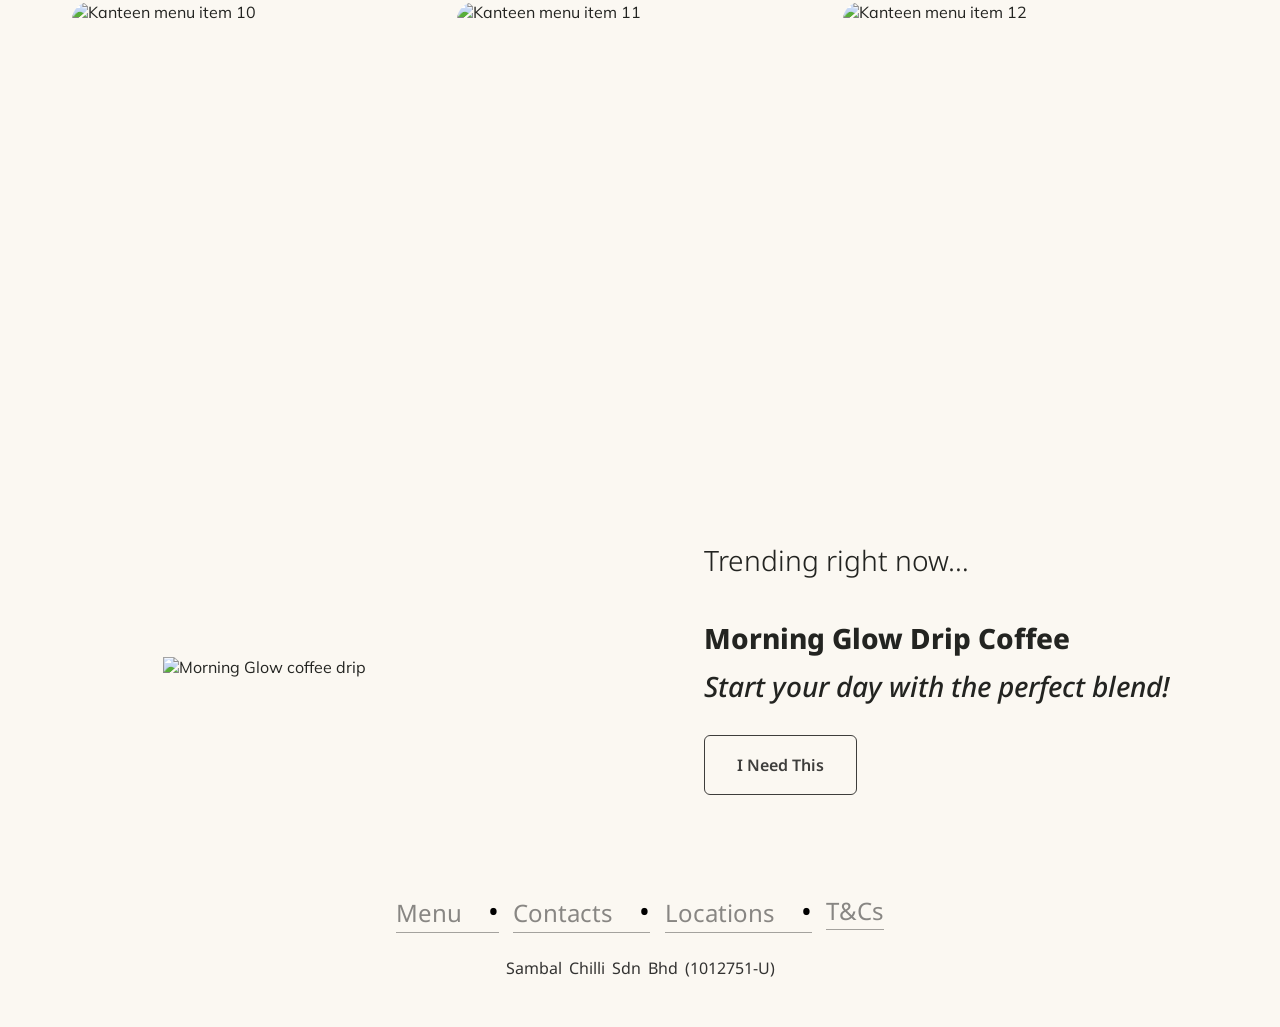
==== commit bf211ab9: "Match homepage nav to shop mobile menu" ====
--- a/index.html
+++ b/index.html
@@ -17,28 +17,36 @@
 
 <body>
     <header role="banner" aria-label="Kanteen header">
-        <h1 class="header__title">Kanteen</h1>
+        <h1 class="header__title">
+            <a class="header__home-link" href="./index.html">Kanteen</a>
+        </h1>
     </header>
 
     <nav role="navigation" aria-label="Primary">
-        <div class="nav-list">
-            <a class="nav__link" href="#shop">Shop</a>
-            <a class="nav__link" href="#menu">Menu</a>
-            <a class="nav__link" href="#our-story">Our Story</a>
-        </div>
+        <button class="nav__toggle" type="button" aria-label="Toggle navigation" aria-controls="nav-panel" aria-expanded="false">
+            <span class="nav__toggle-icon">&#9776;</span>
+        </button>
+        <div class="nav-panel" id="nav-panel">
+            <div class="nav-list">
+                <a class="nav__link" href="./shop/index.html">Shop</a>
+                <a class="nav__link" href="#menu">Menu</a>
+                <a class="nav__link" href="#our-story">Our Story</a>
+            </div>
 
-        <div class="nav-icons">
-            <button class="nav__login" type="button">Login</button>
-            <a class="social-icons__facebook" href="https://web.facebook.com/kanteenrestaurant" target="_blank"
-                rel="noopener noreferrer" aria-label="Kanteen on Facebook">
-                <img src="https://cdn.simpleicons.org/facebook" width="24" height="24" alt="Kanteen on Facebook">
-            </a>
-            <a class="social-icons__instagram" href="https://www.instagram.com/kanteen_/?hl=en" target="_blank"
-                rel="noopener noreferrer" aria-label="Kanteen on Instagram">
-                <img src="https://cdn.simpleicons.org/instagram" width="24" height="24" alt="Kanteen on Instagram">
-            </a>
+            <div class="nav-icons">
+                <button class="nav__login" type="button">Login</button>
+                <a class="social-icons__facebook" href="https://web.facebook.com/kanteenrestaurant" target="_blank"
+                    rel="noopener noreferrer" aria-label="Kanteen on Facebook">
+                    <img src="https://cdn.simpleicons.org/facebook" width="24" height="24" alt="Kanteen on Facebook">
+                </a>
+                <a class="social-icons__instagram" href="https://www.instagram.com/kanteen_/?hl=en" target="_blank"
+                    rel="noopener noreferrer" aria-label="Kanteen on Instagram">
+                    <img src="https://cdn.simpleicons.org/instagram" width="24" height="24" alt="Kanteen on Instagram">
+                </a>
+            </div>
         </div>
     </nav>
+    <button class="nav-backdrop" type="button" aria-label="Close navigation"></button>
 
     <main>
         <section id="our-story" class="intro-section">
@@ -144,5 +152,5 @@
     </footer>
     <div class="company"><p class="company__registration__text">Sambal Chilli Sdn Bhd (1012751-U)</p></div>
 </body>
-
+<script src="script.js"></script>
 </html>
--- a/style.css
+++ b/style.css
@@ -1,4 +1,4 @@
-*{
+﻿*{
     padding: 0;
     margin: 0;
     box-sizing: border-box;
@@ -13,6 +13,10 @@
     color: #232421;
     background: #fbf8f2;
     overflow-x: hidden;
+}
+
+body.nav-open {
+    overflow: hidden;
 }
 
 .header__title{
@@ -28,6 +32,11 @@
     text-align: center;
 }
 
+.header__home-link {
+    color: inherit;
+    text-decoration: none;
+}
+
 nav{
     display: flex;
     justify-content: space-between;
@@ -36,12 +45,56 @@
     padding: 1.5rem clamp(1rem, 4vw, 3rem);
     width: min(100%, 1200px);
     margin: 0 auto;
+    position: relative;
+    z-index: 1001;
+}
+
+.nav-panel{
+    display: flex;
+    align-items: center;
+    justify-content: space-between;
+    gap: 1rem;
+    flex: 1;
 }
 
 .nav-list{
     display: flex;
     flex-wrap: wrap;
     gap: 1rem 1.375rem;
+    align-items: center;
+    justify-content: flex-start;
+    flex: 1;
+}
+
+/* Mobile toggle styles */
+.nav__toggle {
+    display: none;
+    align-items: center;
+    justify-content: center;
+    width: 3rem;
+    height: 3rem;
+    background: linear-gradient(135deg, #151515, #343434);
+    color: #fff;
+    border: none;
+    cursor: pointer;
+    padding: 0;
+    border-radius: 999px;
+    box-shadow: 0 10px 30px rgba(0, 0, 0, 0.18);
+    line-height: 1;
+    transition: transform 0.2s ease, box-shadow 0.2s ease;
+}
+
+.nav__toggle:hover {
+    transform: translateY(-1px);
+    box-shadow: 0 14px 34px rgba(0, 0, 0, 0.22);
+}
+
+.nav__toggle-icon {
+    font-size: 1.5rem;
+}
+
+.nav-backdrop {
+    display: none;
 }
 
 .nav__link{
@@ -85,6 +138,11 @@
     display: inline-block;
 }
 
+.social-icons__facebook img,
+.social-icons__instagram img {
+    display: block;
+}
+
 .intro-section{
     display: flex;
     justify-content: center;
@@ -174,6 +232,12 @@
     object-fit: cover;
     aspect-ratio: 4 / 5;
     border-radius: 18px;
+    transition: transform 0.3s ease, box-shadow 0.3s ease;
+}
+
+.images:hover {
+    transform: scale(1.05);
+    box-shadow: 0 10px 20px rgba(0,0,0,0.15);
 }
 
 .drip__coffe__text,
@@ -293,15 +357,97 @@
 
 @media (max-width: 800px) {
     nav{
-        padding: 1.25rem 1rem;
+        justify-content: flex-end;
+        padding: 0 1rem 0.75rem;
+    }
+
+    .nav__toggle {
+        display: inline-flex;
+    }
+
+    .nav-panel {
+        position: fixed;
+        top: 5.9rem;
+        left: 1rem;
+        right: 1rem;
         flex-direction: column;
-        align-items: center;
+        align-items: stretch;
+        justify-content: flex-start;
+        gap: 1rem;
+        padding: 1rem;
+        background: rgba(255, 255, 255, 0.82);
+        border: 1px solid rgba(255, 255, 255, 0.75);
+        border-radius: 1.5rem;
+        backdrop-filter: blur(18px);
+        -webkit-backdrop-filter: blur(18px);
+        box-shadow: 0 24px 60px rgba(16, 24, 40, 0.18);
+        opacity: 0;
+        visibility: hidden;
+        transform: translateY(-14px) scale(0.98);
+        transition: opacity 0.28s ease, transform 0.28s ease, visibility 0.28s ease;
+        z-index: 1000;
+    }
+
+    .nav-panel.active {
+        opacity: 1;
+        visibility: visible;
+        transform: translateY(0) scale(1);
+    }
+
+    .nav-backdrop {
+        position: fixed;
+        inset: 0;
+        display: block;
+        border: none;
+        background: rgba(15, 23, 42, 0.22);
+        opacity: 0;
+        visibility: hidden;
+        transition: opacity 0.28s ease, visibility 0.28s ease;
+        z-index: 999;
+    }
+
+    .nav-backdrop.active {
+        opacity: 1;
+        visibility: visible;
+    }
+
+    .nav-list {
+        flex-direction: column;
+        align-items: stretch;
+        gap: 0.5rem;
+    }
+
+    .nav__link {
+        width: 100%;
+        padding: 1rem 1.1rem;
+        text-align: left;
+        border: 1px solid rgba(15, 23, 42, 0.08);
+        border-radius: 1rem;
+        background: rgba(255, 255, 255, 0.78);
+        color: #101828;
+    }
+
+    .nav__link:hover {
+        color: #101828;
+        background: rgba(242, 244, 247, 0.95);
+    }
+
+    .nav-icons {
+        margin-top: 0.25rem;
+        padding: 0;
+        width: 100%;
+        justify-content: center;
+        border-top: 1px solid rgba(15, 23, 42, 0.08);
+        padding-top: 1rem;
+    }
+
+    .nav__login {
+        min-width: 6rem;
         text-align: center;
-    }
-
-    .nav-list,
-    .nav-icons{
-        justify-content: center;
+        padding: 0.75rem 1rem;
+        border: 1px solid rgba(15, 23, 42, 0.1);
+        border-radius: 999px;
+        background: rgba(255, 255, 255, 0.78);
     }
 
     .intro-section{
@@ -354,3 +500,11 @@
         word-spacing: normal;
     }
 }
+
+@media (max-width: 480px) {
+    .nav-panel {
+        top: 5.4rem;
+        left: 0.75rem;
+        right: 0.75rem;
+    }
+}
